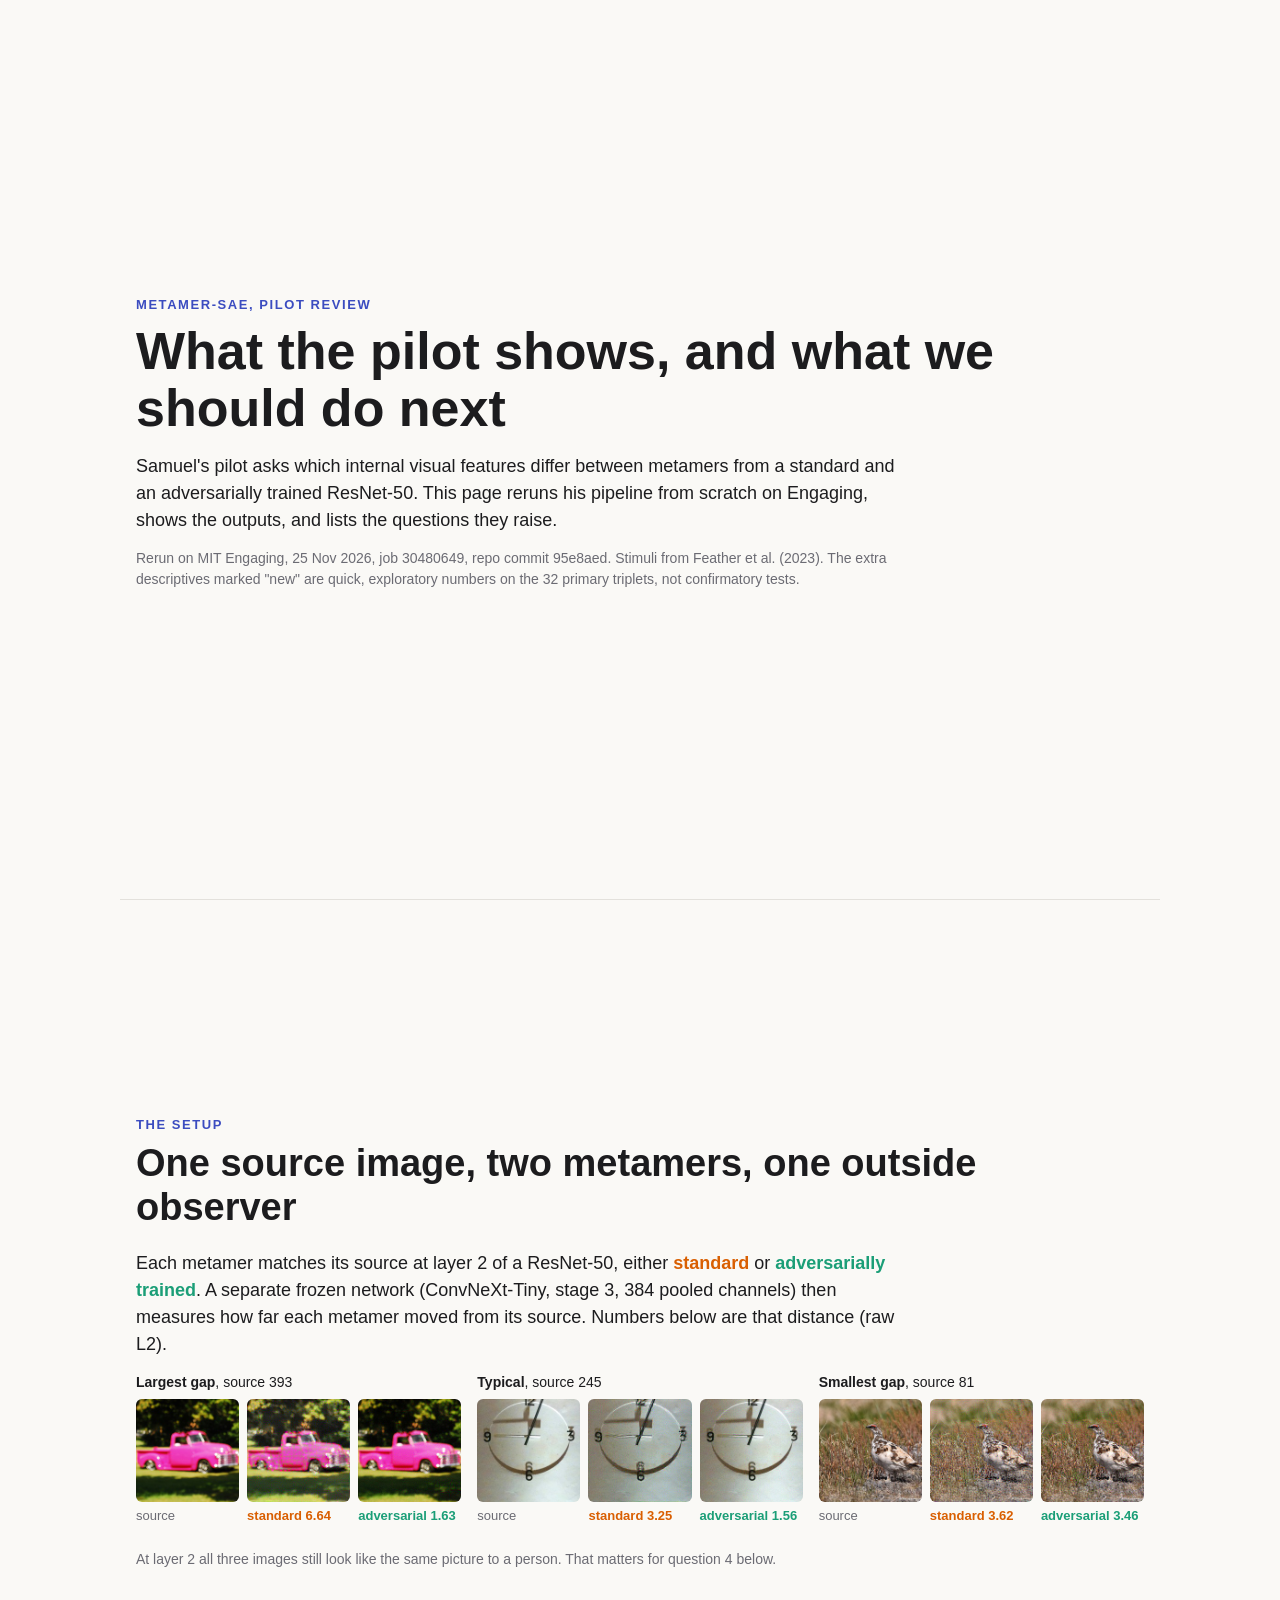
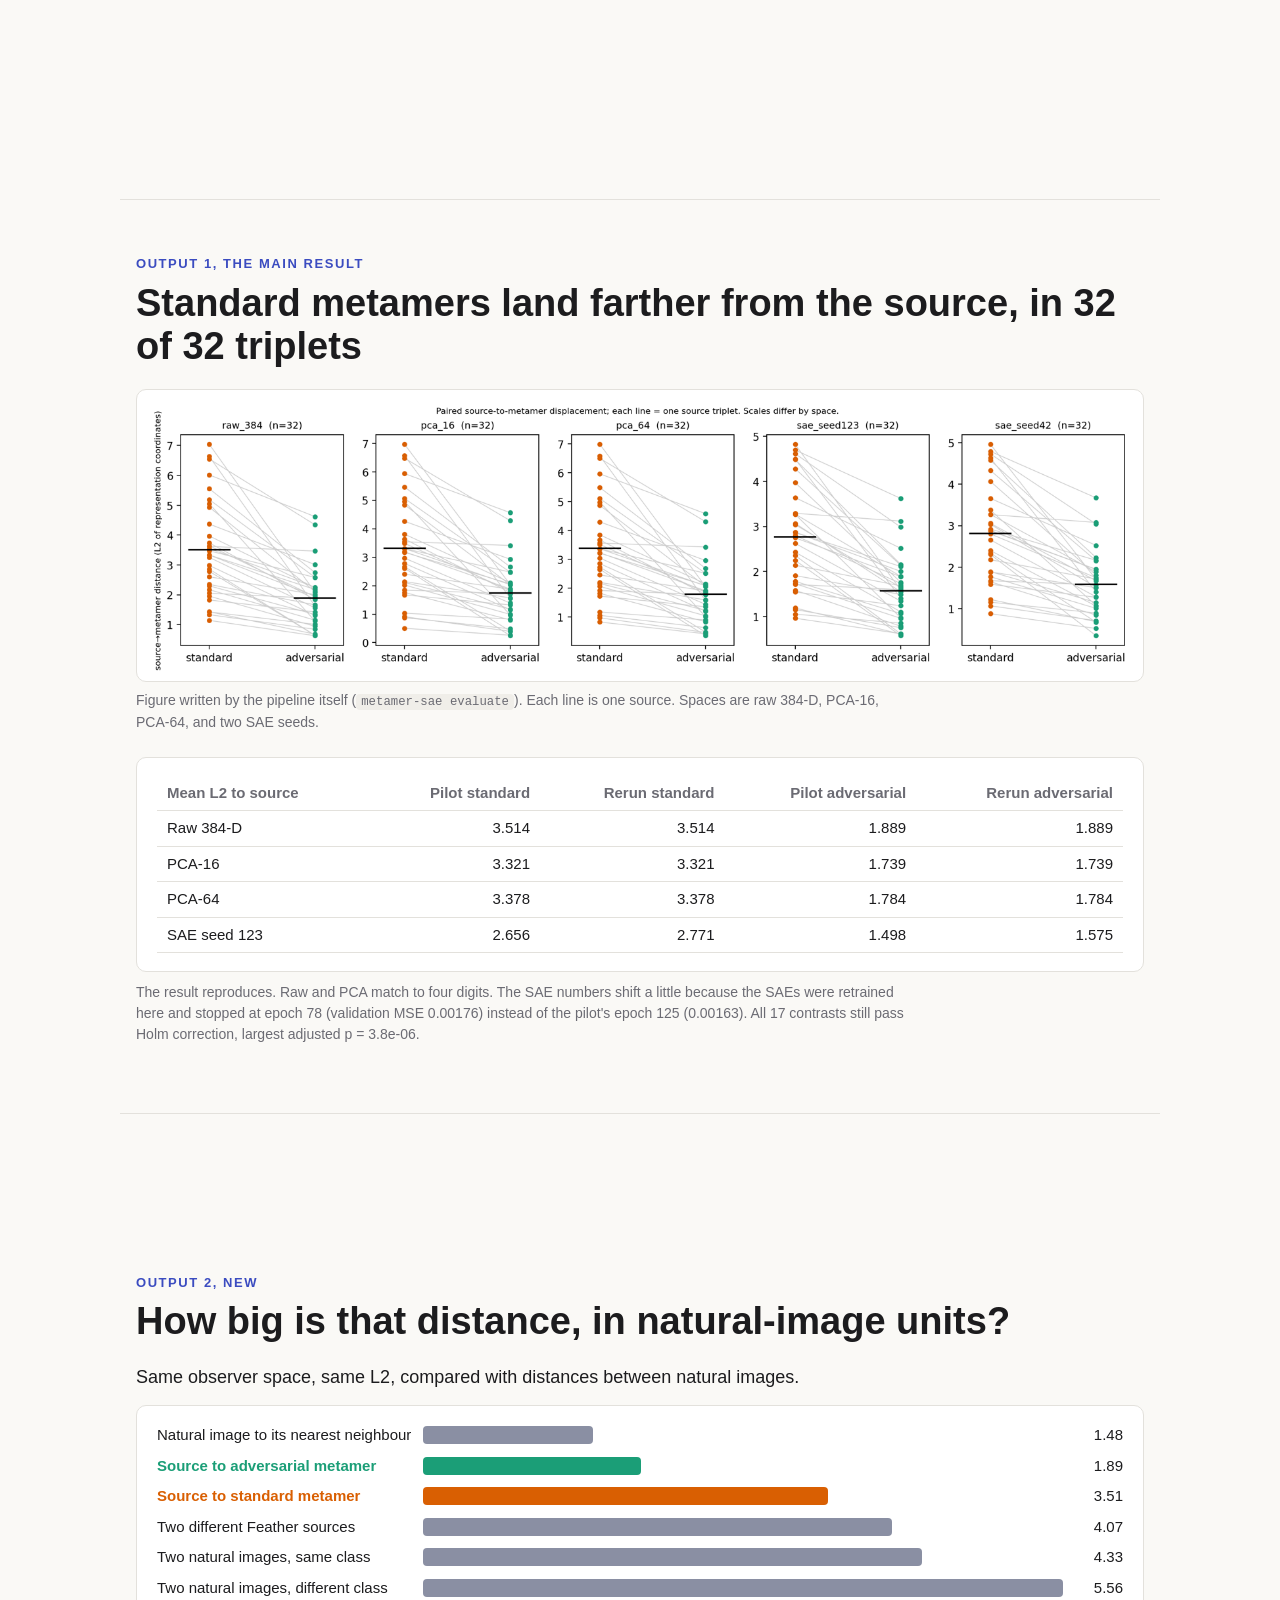
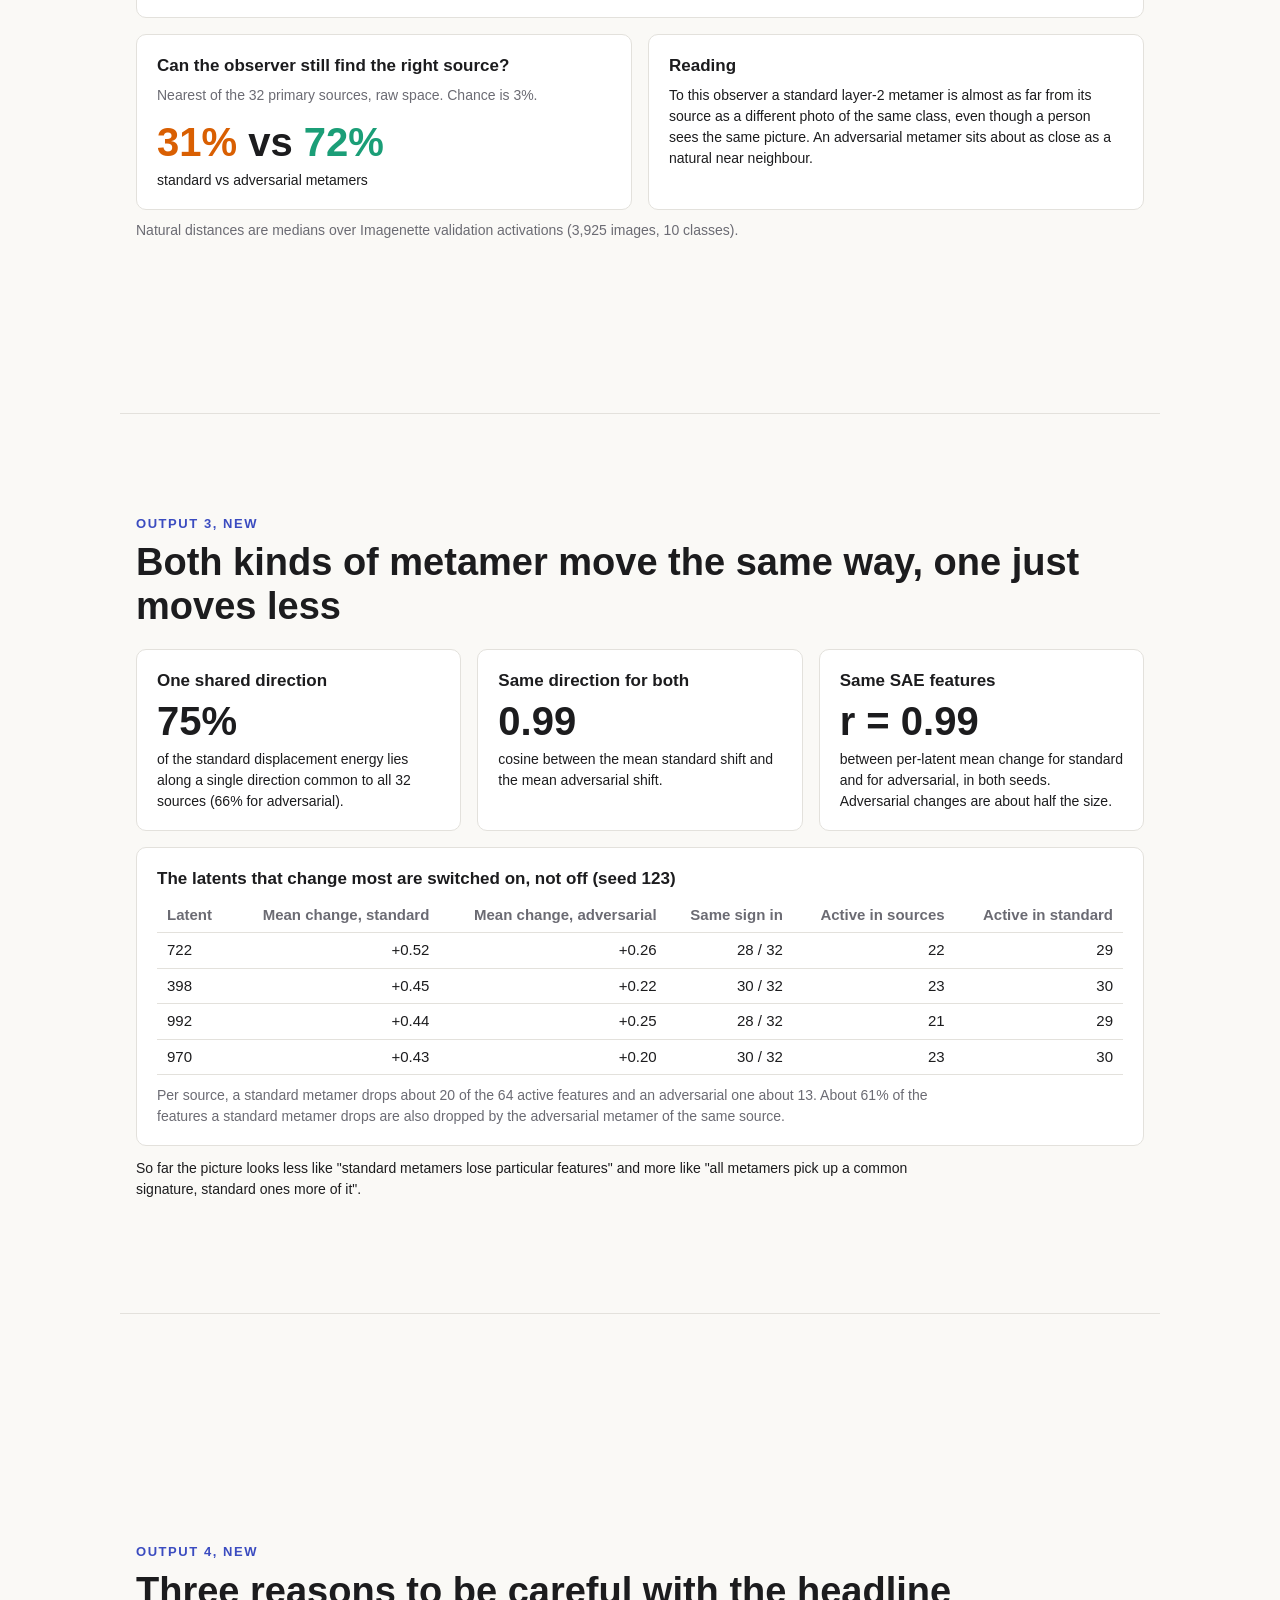
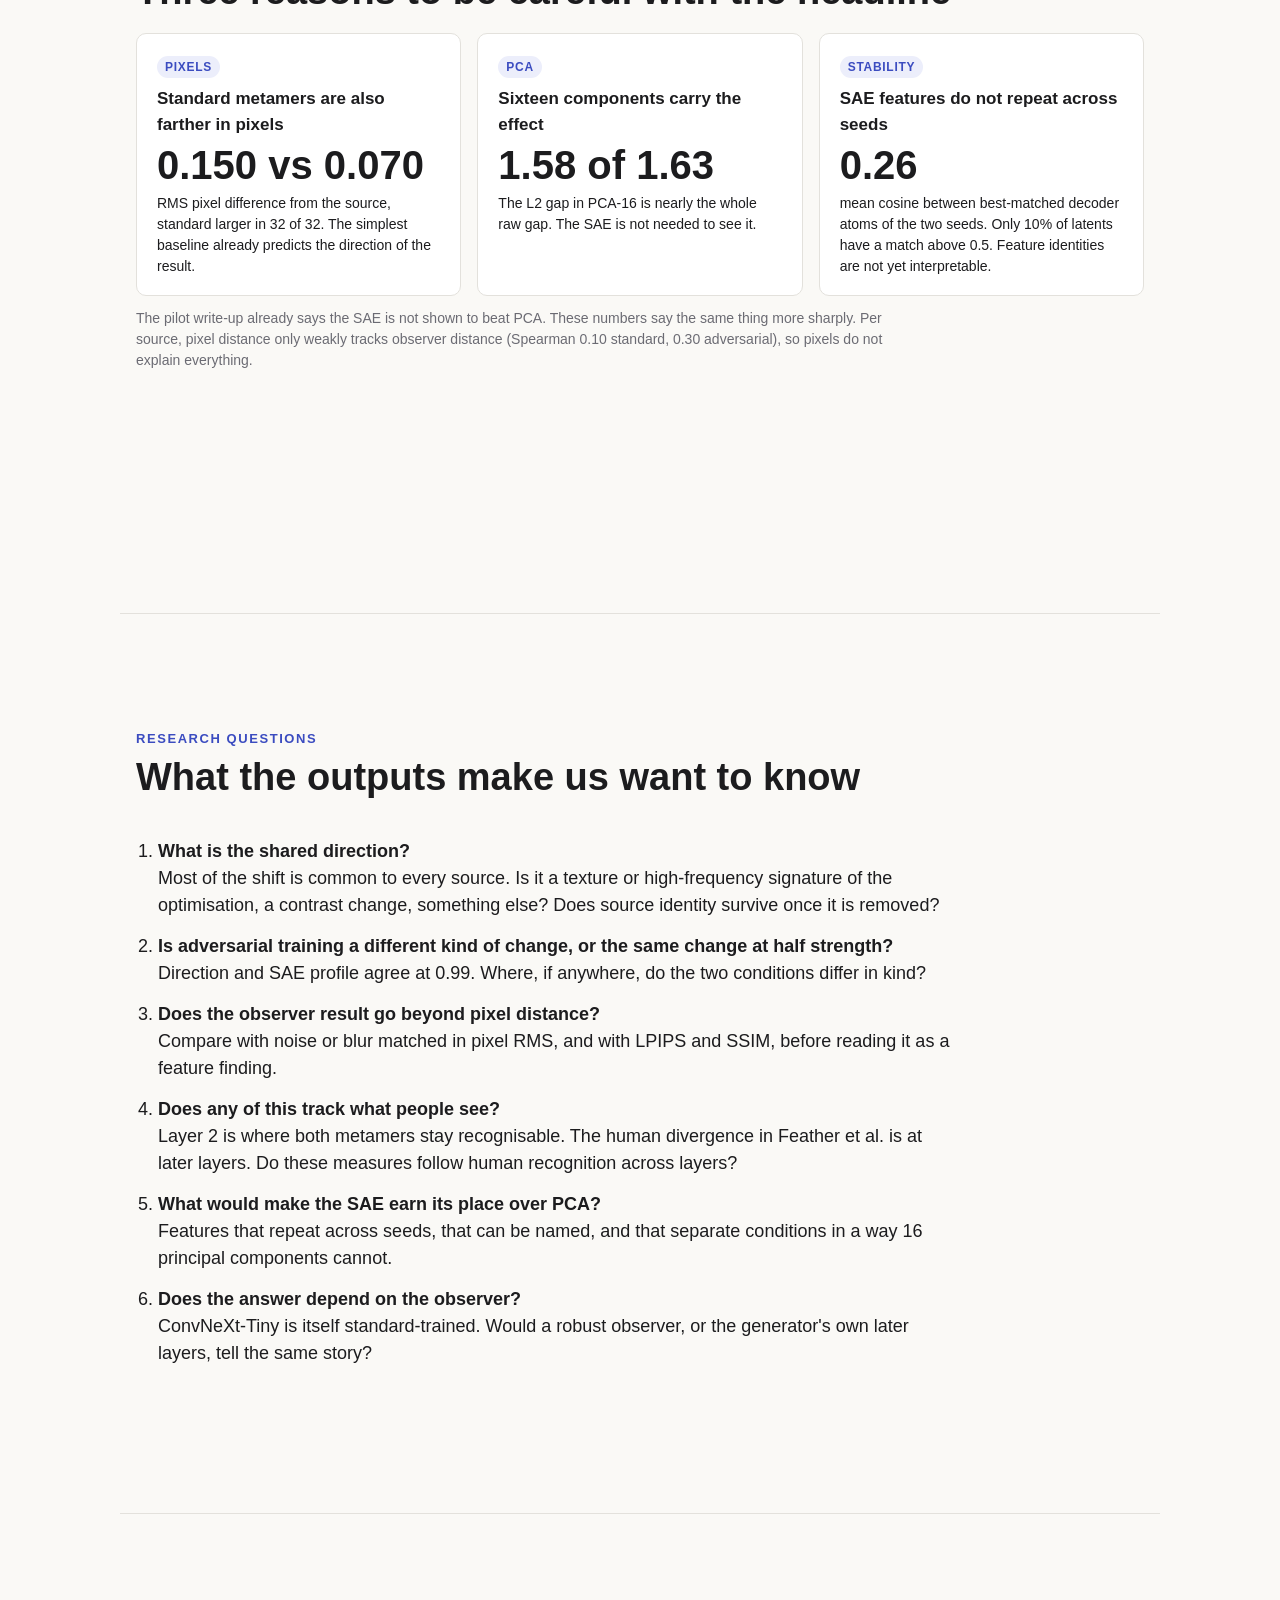
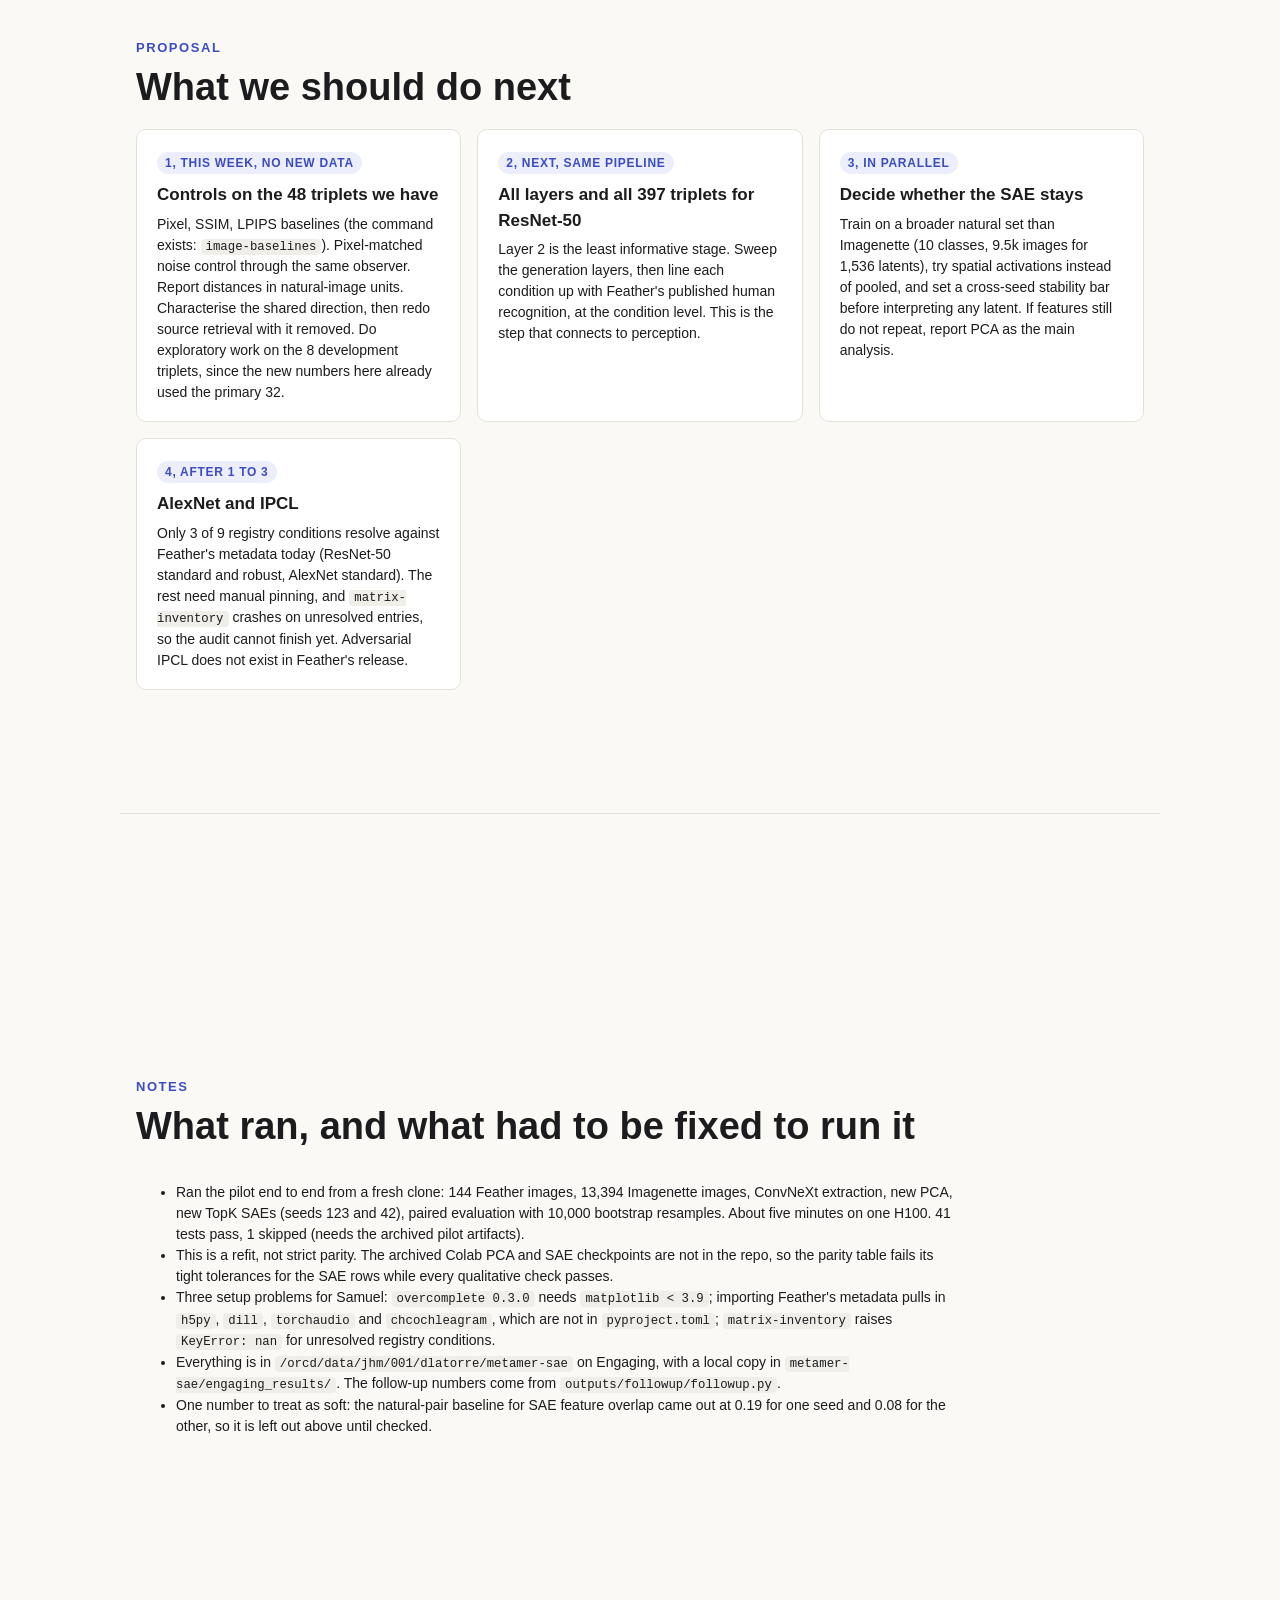
==== docs/next_steps/index.html @ 595b9c48 "Add next-steps presentation from Engaging rerun of the pilot Single self-contained HTML: from-scratc" ====
<!doctype html>
<html lang="en">
<head>
<meta charset="utf-8">
<meta name="viewport" content="width=device-width, initial-scale=1">
<title>Metamer-SAE, next steps</title>
<style>
  :root { --ink:#1c1c1e; --mute:#6b6b73; --line:#e3e1dc; --bg:#faf9f6; --card:#fff; --std:#d95f02; --adv:#1b9e77; --nat:#8a8fa3; --accent:#3b4cc0; }
  * { box-sizing:border-box; }
  html { scroll-snap-type:y proximity; }
  body { margin:0; background:var(--bg); color:var(--ink); font:18px/1.5 -apple-system, "Helvetica Neue", Arial, sans-serif; }
  section { min-height:100vh; padding:6vh 16px; display:flex; flex-direction:column; justify-content:center; max-width:1040px; margin:0 auto; scroll-snap-align:start; border-bottom:1px solid var(--line); }
  .kicker { font-size:13px; letter-spacing:.12em; text-transform:uppercase; color:var(--accent); font-weight:600; margin-bottom:8px; }
  h1 { font-size:clamp(32px,5vw,52px); line-height:1.1; margin:0 0 16px; }
  h2 { font-size:clamp(26px,3.6vw,38px); line-height:1.15; margin:0 0 20px; }
  p { margin:0 0 14px; max-width:780px; }
  .mute { color:var(--mute); } .small { font-size:14px; }
  .std { color:var(--std); font-weight:600; } .adv { color:var(--adv); font-weight:600; }
  .grid { display:grid; gap:16px; } .g2 { grid-template-columns:repeat(auto-fit,minmax(280px,1fr)); } .g3 { grid-template-columns:repeat(auto-fit,minmax(220px,1fr)); }
  .card { background:var(--card); border:1px solid var(--line); border-radius:10px; padding:18px 20px; }
  .card h3 { margin:0 0 6px; font-size:17px; }
  .big { font-size:40px; font-weight:700; line-height:1.1; }
  img { max-width:100%; display:block; }
  .fig { background:#fff; border:1px solid var(--line); border-radius:10px; padding:10px; }
  .trip { display:grid; grid-template-columns:repeat(3,1fr); gap:8px; margin-bottom:6px; }
  .trip figure { margin:0; } .trip img { width:100%; border-radius:6px; } .trip figcaption { font-size:13px; color:var(--mute); margin-top:4px; }
  .triprow { margin-bottom:18px; } .triprow .lab { font-size:14px; margin-bottom:6px; }
  table { border-collapse:collapse; width:100%; font-size:15px; } th,td { text-align:right; padding:6px 10px; border-bottom:1px solid var(--line); } th:first-child,td:first-child { text-align:left; } th { color:var(--mute); font-weight:600; }
  .bars { display:grid; grid-template-columns:minmax(150px,auto) 1fr 48px; gap:8px 12px; align-items:center; font-size:15px; }
  .bar { height:18px; border-radius:4px; } .bars .v { text-align:right; font-variant-numeric:tabular-nums; }
  ol.q { padding-left:22px; max-width:820px; } ol.q li { margin-bottom:14px; } ol.q b { display:block; }
  .tag { display:inline-block; font-size:12px; font-weight:700; letter-spacing:.06em; text-transform:uppercase; padding:2px 8px; border-radius:20px; background:#eceefb; color:var(--accent); margin-bottom:8px; }
  code { font-size:.88em; background:#f0eee9; padding:1px 5px; border-radius:4px; }
  .wrap { overflow-x:auto; }
</style>
</head>
<body>

<section>
  <div class="kicker">Metamer-SAE, pilot review</div>
  <h1>What the pilot shows, and what we should do next</h1>
  <p>Samuel's pilot asks which internal visual features differ between metamers from a standard and an adversarially trained ResNet-50. This page reruns his pipeline from scratch on Engaging, shows the outputs, and lists the questions they raise.</p>
  <p class="mute small">Rerun on MIT Engaging, 25 Nov 2026, job 30480649, repo commit 95e8aed. Stimuli from Feather et al. (2023). The extra descriptives marked "new" are quick, exploratory numbers on the 32 primary triplets, not confirmatory tests.</p>
</section>

<section>
  <div class="kicker">The setup</div>
  <h2>One source image, two metamers, one outside observer</h2>
  <p>Each metamer matches its source at layer 2 of a ResNet-50, either <span class="std">standard</span> or <span class="adv">adversarially trained</span>. A separate frozen network (ConvNeXt-Tiny, stage 3, 384 pooled channels) then measures how far each metamer moved from its source. Numbers below are that distance (raw L2).</p>
  <div class="grid g3">
    <div class="triprow"><div class="lab"><b>Largest gap</b>, source 393</div>
      <div class="trip"><figure><img src="[data-uri]" alt="Source image 393"><figcaption>source</figcaption></figure><figure><img src="[data-uri]" alt="Standard metamer of 393"><figcaption><span class="std">standard 6.64</span></figcaption></figure><figure><img src="[data-uri]" alt="Adversarial metamer of 393"><figcaption><span class="adv">adversarial 1.63</span></figcaption></figure></div></div>
    <div class="triprow"><div class="lab"><b>Typical</b>, source 245</div>
      <div class="trip"><figure><img src="[data-uri]" alt="Source image 245"><figcaption>source</figcaption></figure><figure><img src="[data-uri]" alt="Standard metamer of 245"><figcaption><span class="std">standard 3.25</span></figcaption></figure><figure><img src="[data-uri]" alt="Adversarial metamer of 245"><figcaption><span class="adv">adversarial 1.56</span></figcaption></figure></div></div>
    <div class="triprow"><div class="lab"><b>Smallest gap</b>, source 81</div>
      <div class="trip"><figure><img src="[data-uri]" alt="Source image 81"><figcaption>source</figcaption></figure><figure><img src="[data-uri]" alt="Standard metamer of 81"><figcaption><span class="std">standard 3.62</span></figcaption></figure><figure><img src="[data-uri]" alt="Adversarial metamer of 81"><figcaption><span class="adv">adversarial 3.46</span></figcaption></figure></div></div>
  </div>
  <p class="mute small">At layer 2 all three images still look like the same picture to a person. That matters for question 4 below.</p>
</section>

<section>
  <div class="kicker">Output 1, the main result</div>
  <h2>Standard metamers land farther from the source, in 32 of 32 triplets</h2>
  <div class="fig wrap"><img src="[data-uri]" alt="Paired source to metamer distance for standard and adversarial metamers in five representation spaces; every line slopes down" style="min-width:720px"></div>
  <p class="mute small" style="margin-top:8px">Figure written by the pipeline itself (<code>metamer-sae evaluate</code>). Each line is one source. Spaces are raw 384-D, PCA-16, PCA-64, and two SAE seeds.</p>
  <div class="card wrap" style="margin-top:10px">
    <table>
      <tr><th>Mean L2 to source</th><th>Pilot standard</th><th>Rerun standard</th><th>Pilot adversarial</th><th>Rerun adversarial</th></tr>
      <tr><td>Raw 384-D</td><td>3.514</td><td>3.514</td><td>1.889</td><td>1.889</td></tr>
      <tr><td>PCA-16</td><td>3.321</td><td>3.321</td><td>1.739</td><td>1.739</td></tr>
      <tr><td>PCA-64</td><td>3.378</td><td>3.378</td><td>1.784</td><td>1.784</td></tr>
      <tr><td>SAE seed 123</td><td>2.656</td><td>2.771</td><td>1.498</td><td>1.575</td></tr>
    </table>
  </div>
  <p class="small mute" style="margin-top:10px">The result reproduces. Raw and PCA match to four digits. The SAE numbers shift a little because the SAEs were retrained here and stopped at epoch 78 (validation MSE 0.00176) instead of the pilot's epoch 125 (0.00163). All 17 contrasts still pass Holm correction, largest adjusted p = 3.8e-06.</p>
</section>

<section>
  <div class="kicker">Output 2, new</div>
  <h2>How big is that distance, in natural-image units?</h2>
  <p>Same observer space, same L2, compared with distances between natural images.</p>
  <div class="card">
    <div class="bars">
      <div>Natural image to its nearest neighbour</div><div><div class="bar" style="width:26.6%;background:var(--nat)"></div></div><div class="v">1.48</div>
      <div class="adv">Source to adversarial metamer</div><div><div class="bar" style="width:34%;background:var(--adv)"></div></div><div class="v">1.89</div>
      <div class="std">Source to standard metamer</div><div><div class="bar" style="width:63.2%;background:var(--std)"></div></div><div class="v">3.51</div>
      <div>Two different Feather sources</div><div><div class="bar" style="width:73.2%;background:var(--nat)"></div></div><div class="v">4.07</div>
      <div>Two natural images, same class</div><div><div class="bar" style="width:77.9%;background:var(--nat)"></div></div><div class="v">4.33</div>
      <div>Two natural images, different class</div><div><div class="bar" style="width:100%;background:var(--nat)"></div></div><div class="v">5.56</div>
    </div>
  </div>
  <div class="grid g2" style="margin-top:16px">
    <div class="card"><h3>Can the observer still find the right source?</h3>
      <p class="small mute">Nearest of the 32 primary sources, raw space. Chance is 3%.</p>
      <div class="big"><span class="std">31%</span> vs <span class="adv">72%</span></div>
      <p class="small" style="margin:6px 0 0">standard vs adversarial metamers</p></div>
    <div class="card"><h3>Reading</h3>
      <p class="small" style="margin:0">To this observer a standard layer-2 metamer is almost as far from its source as a different photo of the same class, even though a person sees the same picture. An adversarial metamer sits about as close as a natural near neighbour.</p></div>
  </div>
  <p class="mute small" style="margin-top:10px">Natural distances are medians over Imagenette validation activations (3,925 images, 10 classes).</p>
</section>

<section>
  <div class="kicker">Output 3, new</div>
  <h2>Both kinds of metamer move the same way, one just moves less</h2>
  <div class="grid g3">
    <div class="card"><h3>One shared direction</h3><div class="big">75%</div><p class="small" style="margin:6px 0 0">of the standard displacement energy lies along a single direction common to all 32 sources (66% for adversarial).</p></div>
    <div class="card"><h3>Same direction for both</h3><div class="big">0.99</div><p class="small" style="margin:6px 0 0">cosine between the mean standard shift and the mean adversarial shift.</p></div>
    <div class="card"><h3>Same SAE features</h3><div class="big">r = 0.99</div><p class="small" style="margin:6px 0 0">between per-latent mean change for standard and for adversarial, in both seeds. Adversarial changes are about half the size.</p></div>
  </div>
  <div class="card wrap" style="margin-top:16px">
    <h3>The latents that change most are switched on, not off (seed 123)</h3>
    <table>
      <tr><th>Latent</th><th>Mean change, standard</th><th>Mean change, adversarial</th><th>Same sign in</th><th>Active in sources</th><th>Active in standard</th></tr>
      <tr><td>722</td><td>+0.52</td><td>+0.26</td><td>28 / 32</td><td>22</td><td>29</td></tr>
      <tr><td>398</td><td>+0.45</td><td>+0.22</td><td>30 / 32</td><td>23</td><td>30</td></tr>
      <tr><td>992</td><td>+0.44</td><td>+0.25</td><td>28 / 32</td><td>21</td><td>29</td></tr>
      <tr><td>970</td><td>+0.43</td><td>+0.20</td><td>30 / 32</td><td>23</td><td>30</td></tr>
    </table>
    <p class="small mute" style="margin:10px 0 0">Per source, a standard metamer drops about 20 of the 64 active features and an adversarial one about 13. About 61% of the features a standard metamer drops are also dropped by the adversarial metamer of the same source.</p>
  </div>
  <p class="small" style="margin-top:12px">So far the picture looks less like "standard metamers lose particular features" and more like "all metamers pick up a common signature, standard ones more of it".</p>
</section>

<section>
  <div class="kicker">Output 4, new</div>
  <h2>Three reasons to be careful with the headline</h2>
  <div class="grid g3">
    <div class="card"><span class="tag">Pixels</span><h3>Standard metamers are also farther in pixels</h3><div class="big">0.150 vs 0.070</div><p class="small" style="margin:6px 0 0">RMS pixel difference from the source, standard larger in 32 of 32. The simplest baseline already predicts the direction of the result.</p></div>
    <div class="card"><span class="tag">PCA</span><h3>Sixteen components carry the effect</h3><div class="big">1.58 of 1.63</div><p class="small" style="margin:6px 0 0">The L2 gap in PCA-16 is nearly the whole raw gap. The SAE is not needed to see it.</p></div>
    <div class="card"><span class="tag">Stability</span><h3>SAE features do not repeat across seeds</h3><div class="big">0.26</div><p class="small" style="margin:6px 0 0">mean cosine between best-matched decoder atoms of the two seeds. Only 10% of latents have a match above 0.5. Feature identities are not yet interpretable.</p></div>
  </div>
  <p class="small mute" style="margin-top:12px">The pilot write-up already says the SAE is not shown to beat PCA. These numbers say the same thing more sharply. Per source, pixel distance only weakly tracks observer distance (Spearman 0.10 standard, 0.30 adversarial), so pixels do not explain everything.</p>
</section>

<section>
  <div class="kicker">Research questions</div>
  <h2>What the outputs make us want to know</h2>
  <ol class="q">
    <li><b>What is the shared direction?</b> Most of the shift is common to every source. Is it a texture or high-frequency signature of the optimisation, a contrast change, something else? Does source identity survive once it is removed?</li>
    <li><b>Is adversarial training a different kind of change, or the same change at half strength?</b> Direction and SAE profile agree at 0.99. Where, if anywhere, do the two conditions differ in kind?</li>
    <li><b>Does the observer result go beyond pixel distance?</b> Compare with noise or blur matched in pixel RMS, and with LPIPS and SSIM, before reading it as a feature finding.</li>
    <li><b>Does any of this track what people see?</b> Layer 2 is where both metamers stay recognisable. The human divergence in Feather et al. is at later layers. Do these measures follow human recognition across layers?</li>
    <li><b>What would make the SAE earn its place over PCA?</b> Features that repeat across seeds, that can be named, and that separate conditions in a way 16 principal components cannot.</li>
    <li><b>Does the answer depend on the observer?</b> ConvNeXt-Tiny is itself standard-trained. Would a robust observer, or the generator's own later layers, tell the same story?</li>
  </ol>
</section>

<section>
  <div class="kicker">Proposal</div>
  <h2>What we should do next</h2>
  <div class="grid g2">
    <div class="card"><span class="tag">1, this week, no new data</span><h3>Controls on the 48 triplets we have</h3><p class="small" style="margin:0">Pixel, SSIM, LPIPS baselines (the command exists: <code>image-baselines</code>). Pixel-matched noise control through the same observer. Report distances in natural-image units. Characterise the shared direction, then redo source retrieval with it removed. Do exploratory work on the 8 development triplets, since the new numbers here already used the primary 32.</p></div>
    <div class="card"><span class="tag">2, next, same pipeline</span><h3>All layers and all 397 triplets for ResNet-50</h3><p class="small" style="margin:0">Layer 2 is the least informative stage. Sweep the generation layers, then line each condition up with Feather's published human recognition, at the condition level. This is the step that connects to perception.</p></div>
    <div class="card"><span class="tag">3, in parallel</span><h3>Decide whether the SAE stays</h3><p class="small" style="margin:0">Train on a broader natural set than Imagenette (10 classes, 9.5k images for 1,536 latents), try spatial activations instead of pooled, and set a cross-seed stability bar before interpreting any latent. If features still do not repeat, report PCA as the main analysis.</p></div>
    <div class="card"><span class="tag">4, after 1 to 3</span><h3>AlexNet and IPCL</h3><p class="small" style="margin:0">Only 3 of 9 registry conditions resolve against Feather's metadata today (ResNet-50 standard and robust, AlexNet standard). The rest need manual pinning, and <code>matrix-inventory</code> crashes on unresolved entries, so the audit cannot finish yet. Adversarial IPCL does not exist in Feather's release.</p></div>
  </div>
</section>

<section>
  <div class="kicker">Notes</div>
  <h2>What ran, and what had to be fixed to run it</h2>
  <ul class="small" style="max-width:820px">
    <li>Ran the pilot end to end from a fresh clone: 144 Feather images, 13,394 Imagenette images, ConvNeXt extraction, new PCA, new TopK SAEs (seeds 123 and 42), paired evaluation with 10,000 bootstrap resamples. About five minutes on one H100. 41 tests pass, 1 skipped (needs the archived pilot artifacts).</li>
    <li>This is a refit, not strict parity. The archived Colab PCA and SAE checkpoints are not in the repo, so the parity table fails its tight tolerances for the SAE rows while every qualitative check passes.</li>
    <li>Three setup problems for Samuel: <code>overcomplete 0.3.0</code> needs <code>matplotlib &lt; 3.9</code>; importing Feather's metadata pulls in <code>h5py</code>, <code>dill</code>, <code>torchaudio</code> and <code>chcochleagram</code>, which are not in <code>pyproject.toml</code>; <code>matrix-inventory</code> raises <code>KeyError: nan</code> for unresolved registry conditions.</li>
    <li>Everything is in <code>/orcd/data/jhm/001/dlatorre/metamer-sae</code> on Engaging, with a local copy in <code>metamer-sae/engaging_results/</code>. The follow-up numbers come from <code>outputs/followup/followup.py</code>.</li>
    <li>One number to treat as soft: the natural-pair baseline for SAE feature overlap came out at 0.19 for one seed and 0.08 for the other, so it is left out above until checked.</li>
  </ul>
</section>

</body>
</html>
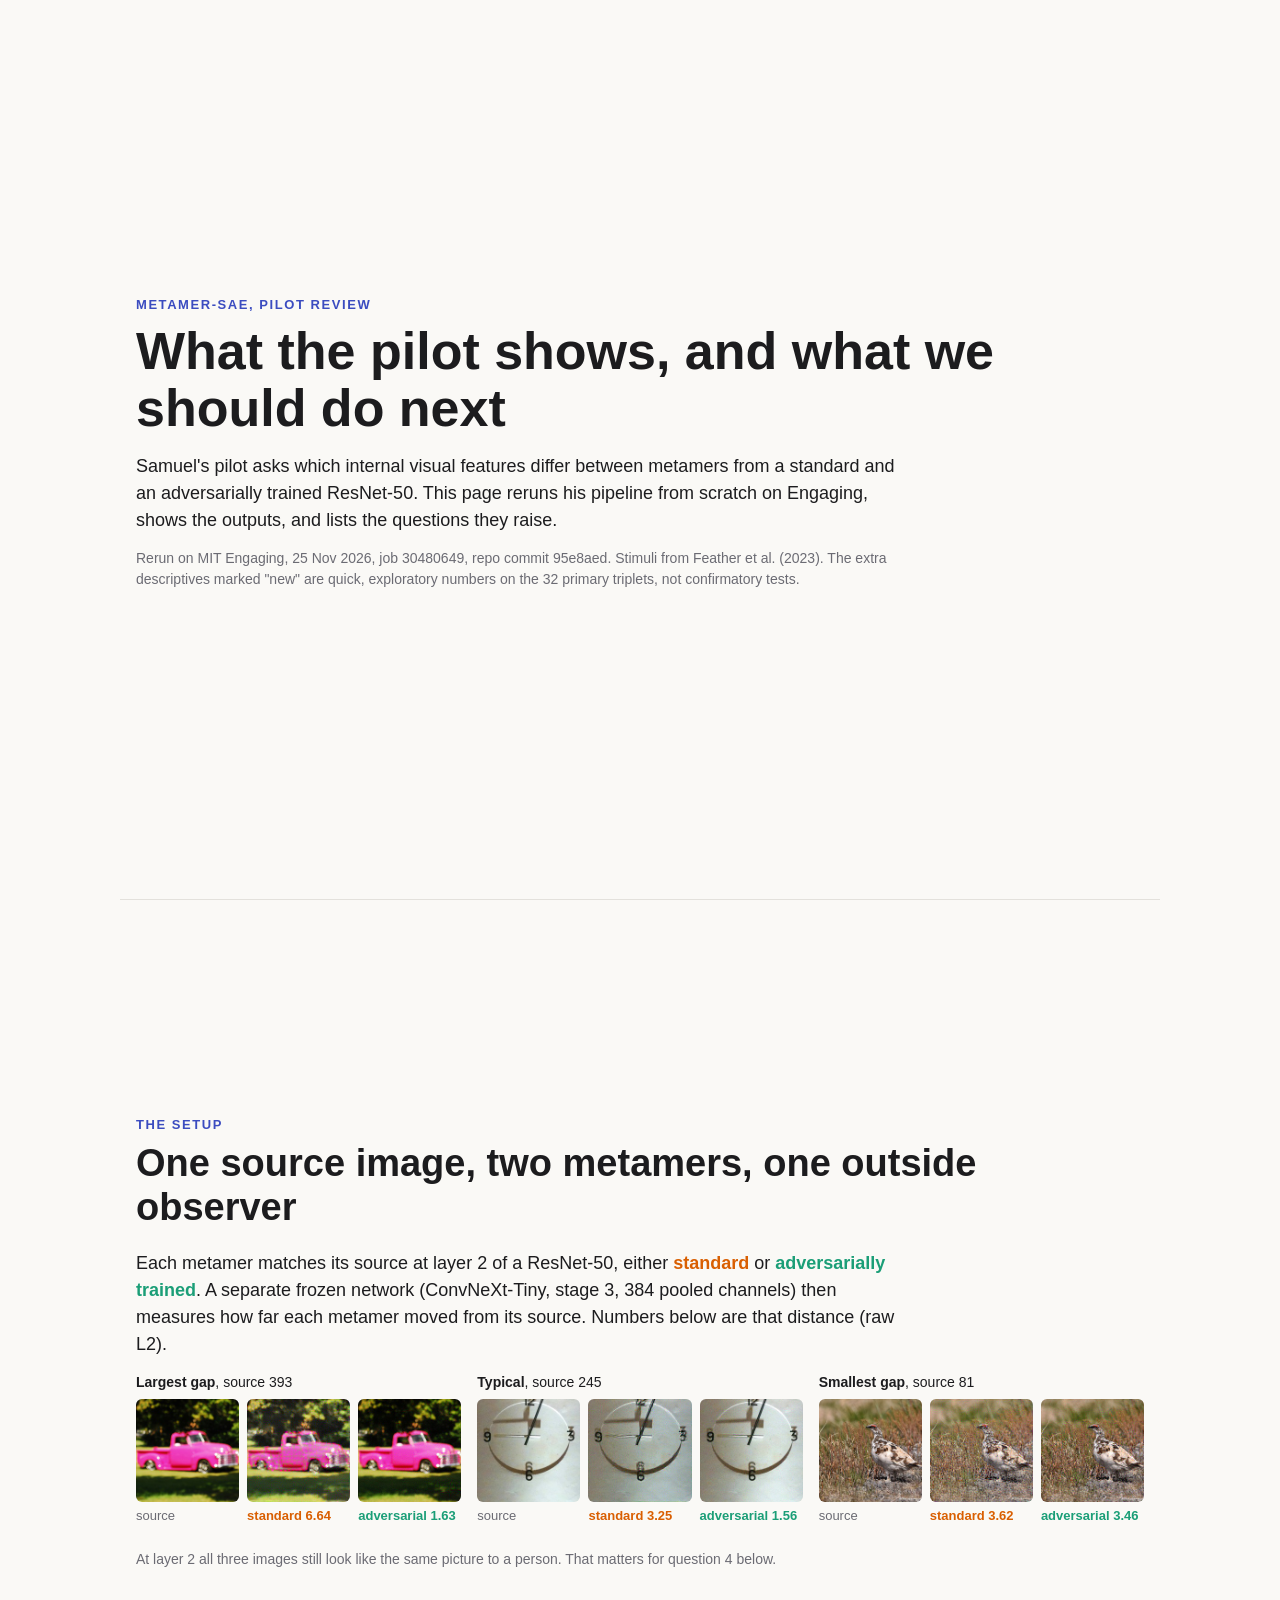
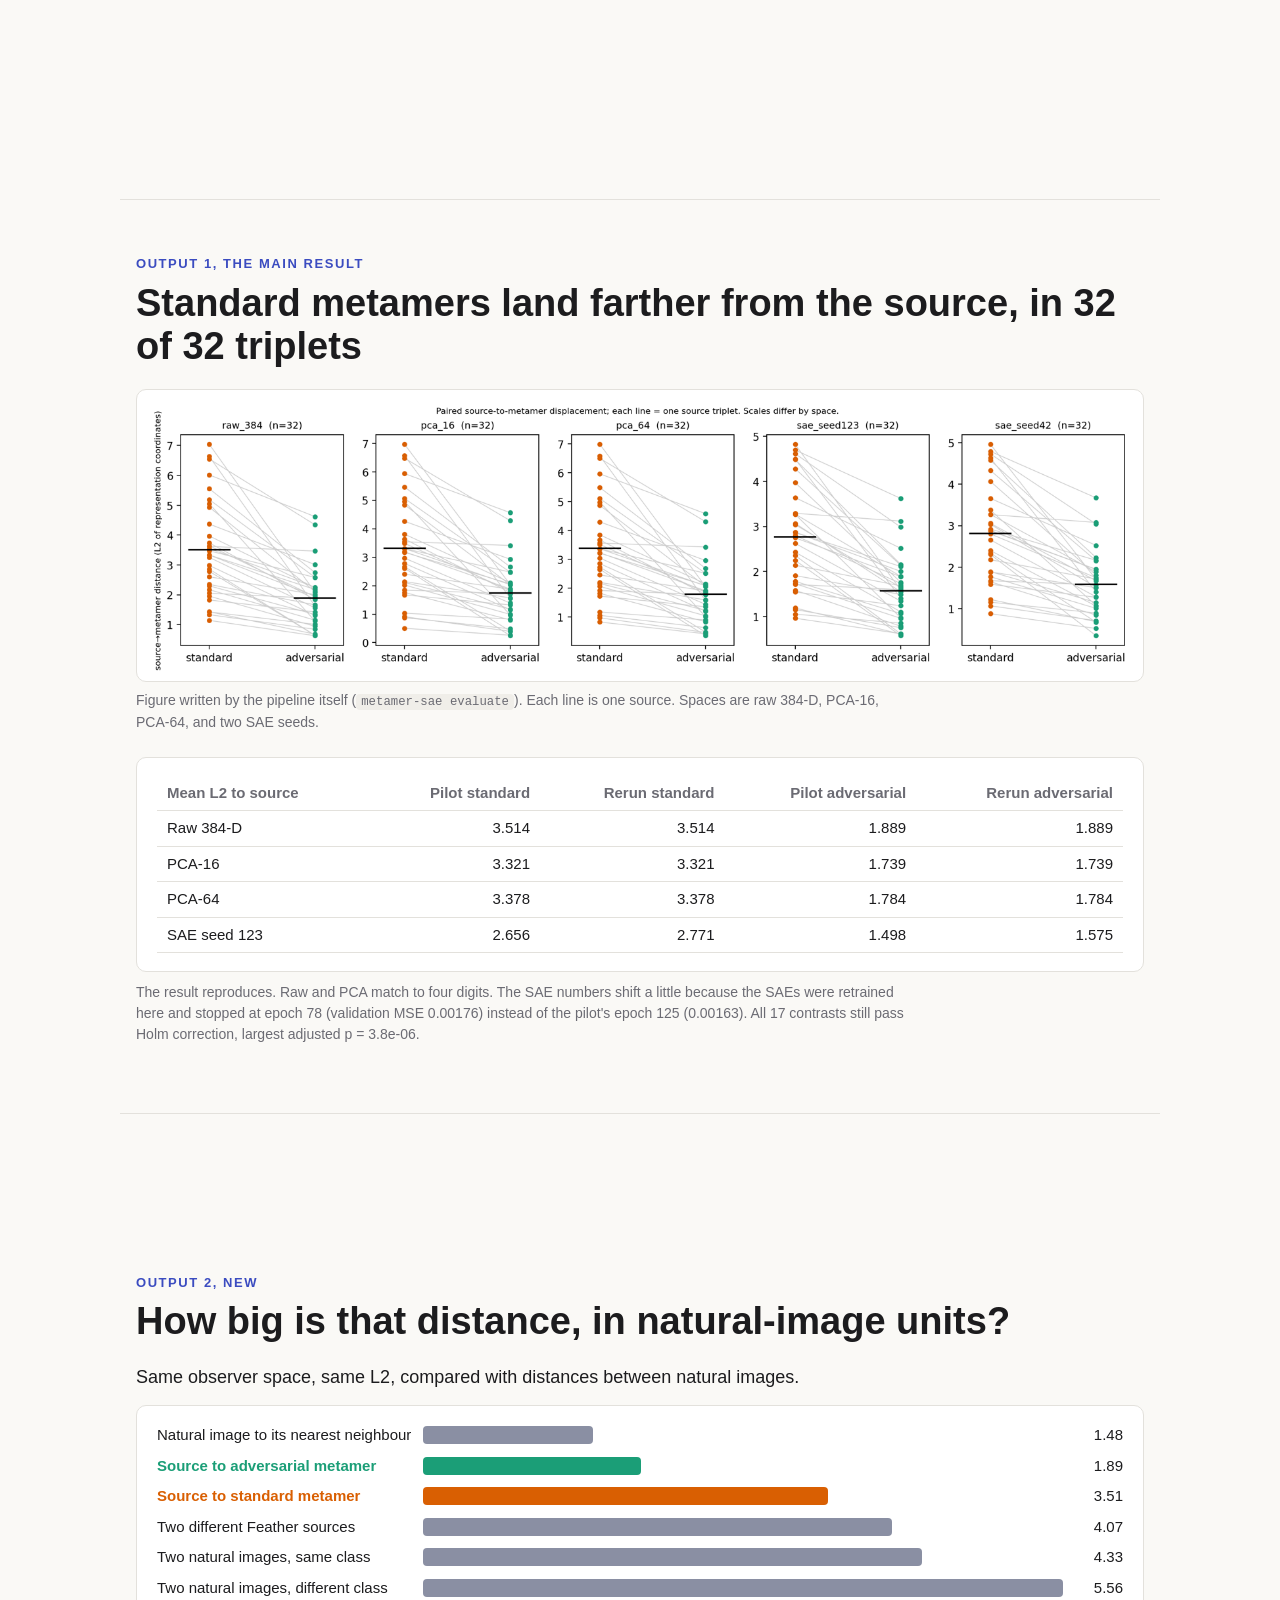
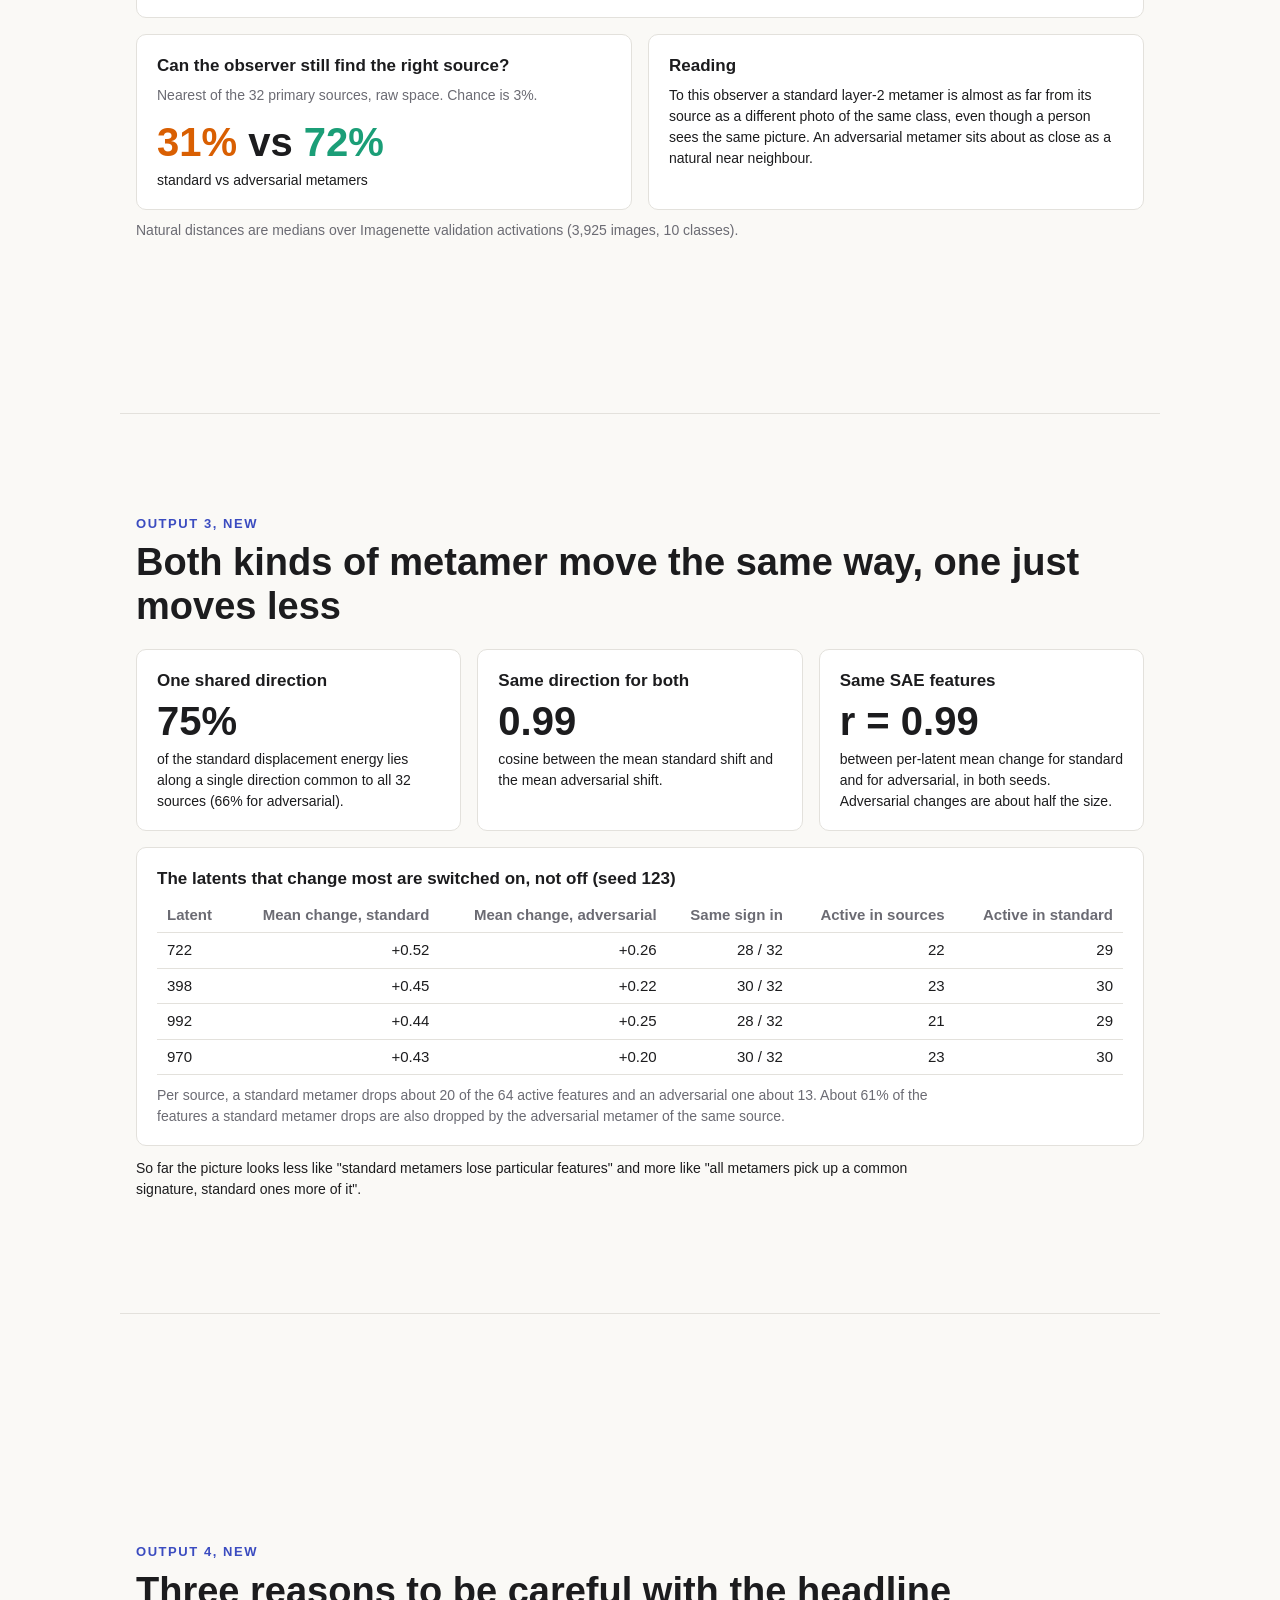
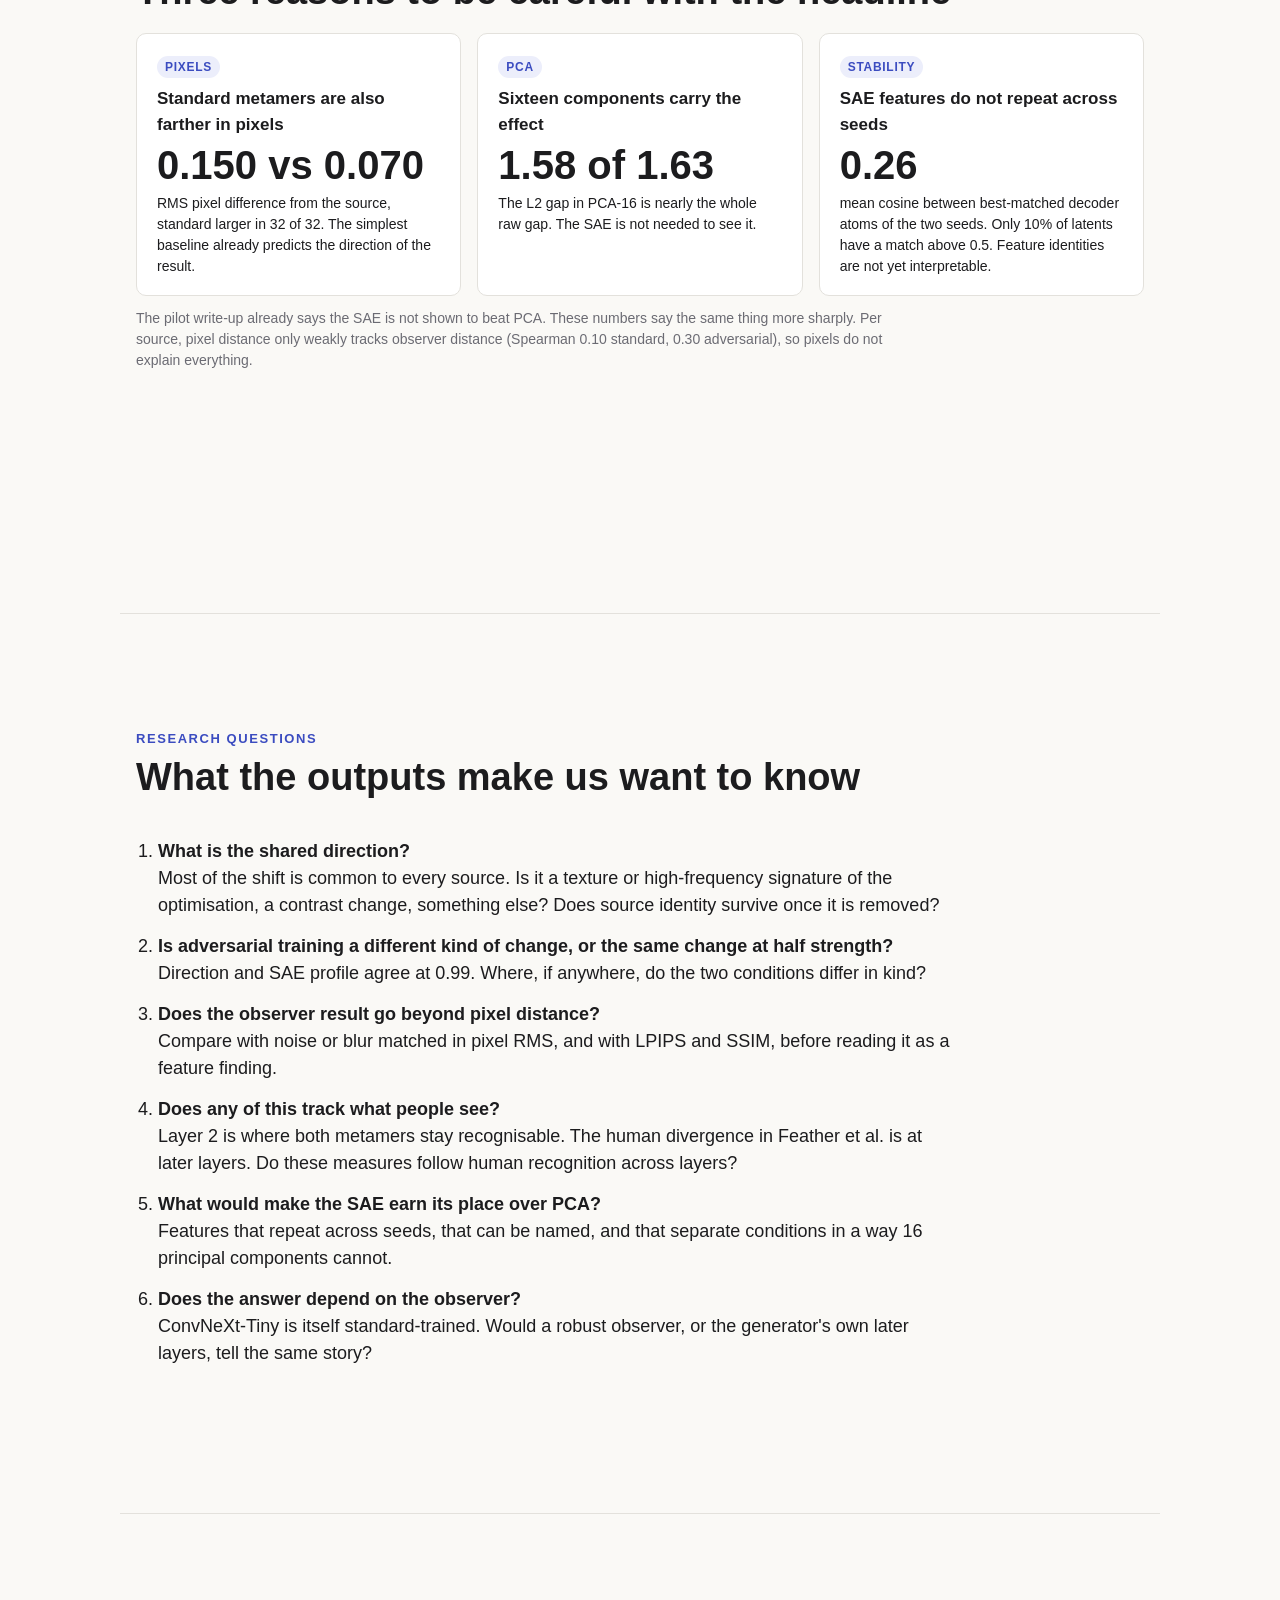
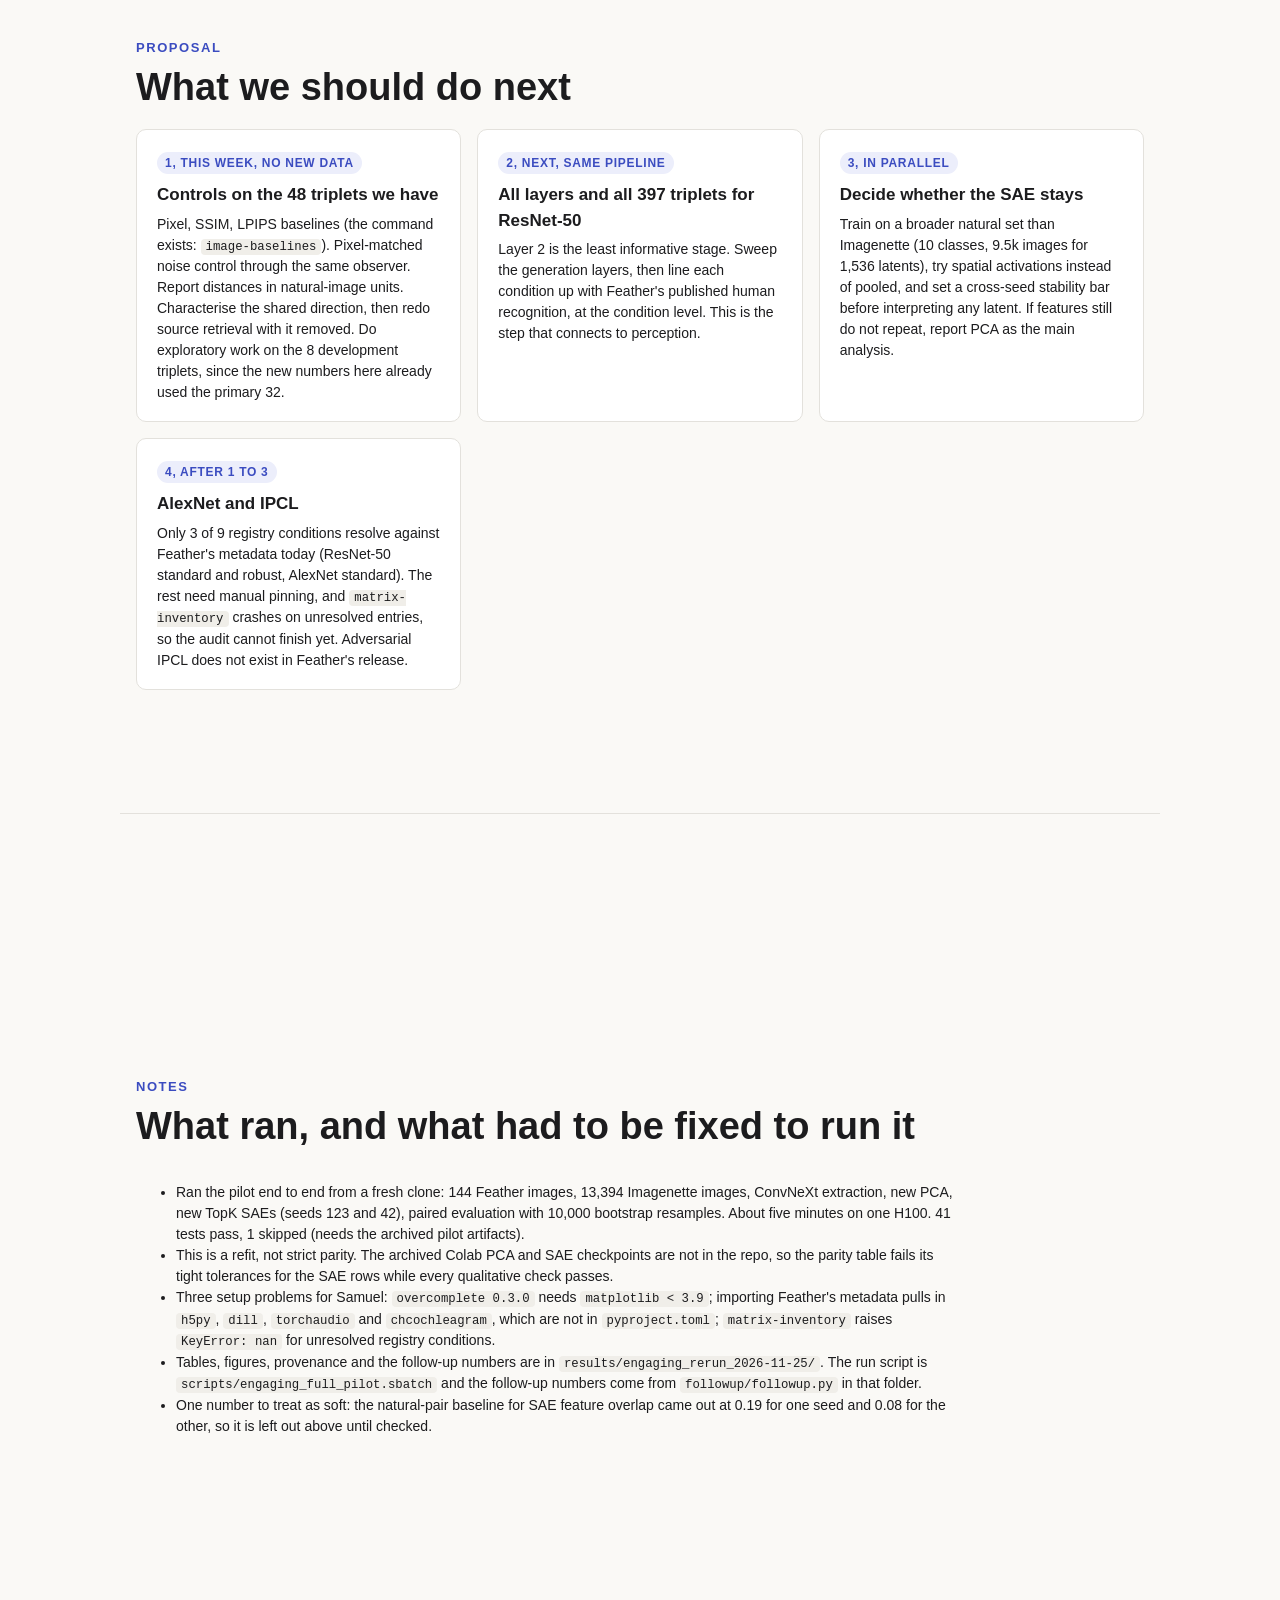
==== commit c6c6dbfb: "Add Engaging rerun results, job script and follow-up descriptives Small, reviewable outputs of the f" ====
--- a/docs/next_steps/index.html
+++ b/docs/next_steps/index.html
@@ -164,7 +164,7 @@
     <li>Ran the pilot end to end from a fresh clone: 144 Feather images, 13,394 Imagenette images, ConvNeXt extraction, new PCA, new TopK SAEs (seeds 123 and 42), paired evaluation with 10,000 bootstrap resamples. About five minutes on one H100. 41 tests pass, 1 skipped (needs the archived pilot artifacts).</li>
     <li>This is a refit, not strict parity. The archived Colab PCA and SAE checkpoints are not in the repo, so the parity table fails its tight tolerances for the SAE rows while every qualitative check passes.</li>
     <li>Three setup problems for Samuel: <code>overcomplete 0.3.0</code> needs <code>matplotlib &lt; 3.9</code>; importing Feather's metadata pulls in <code>h5py</code>, <code>dill</code>, <code>torchaudio</code> and <code>chcochleagram</code>, which are not in <code>pyproject.toml</code>; <code>matrix-inventory</code> raises <code>KeyError: nan</code> for unresolved registry conditions.</li>
-    <li>Everything is in <code>/orcd/data/jhm/001/dlatorre/metamer-sae</code> on Engaging, with a local copy in <code>metamer-sae/engaging_results/</code>. The follow-up numbers come from <code>outputs/followup/followup.py</code>.</li>
+    <li>Tables, figures, provenance and the follow-up numbers are in <code>results/engaging_rerun_2026-11-25/</code>. The run script is <code>scripts/engaging_full_pilot.sbatch</code> and the follow-up numbers come from <code>followup/followup.py</code> in that folder.</li>
     <li>One number to treat as soft: the natural-pair baseline for SAE feature overlap came out at 0.19 for one seed and 0.08 for the other, so it is left out above until checked.</li>
   </ul>
 </section>
